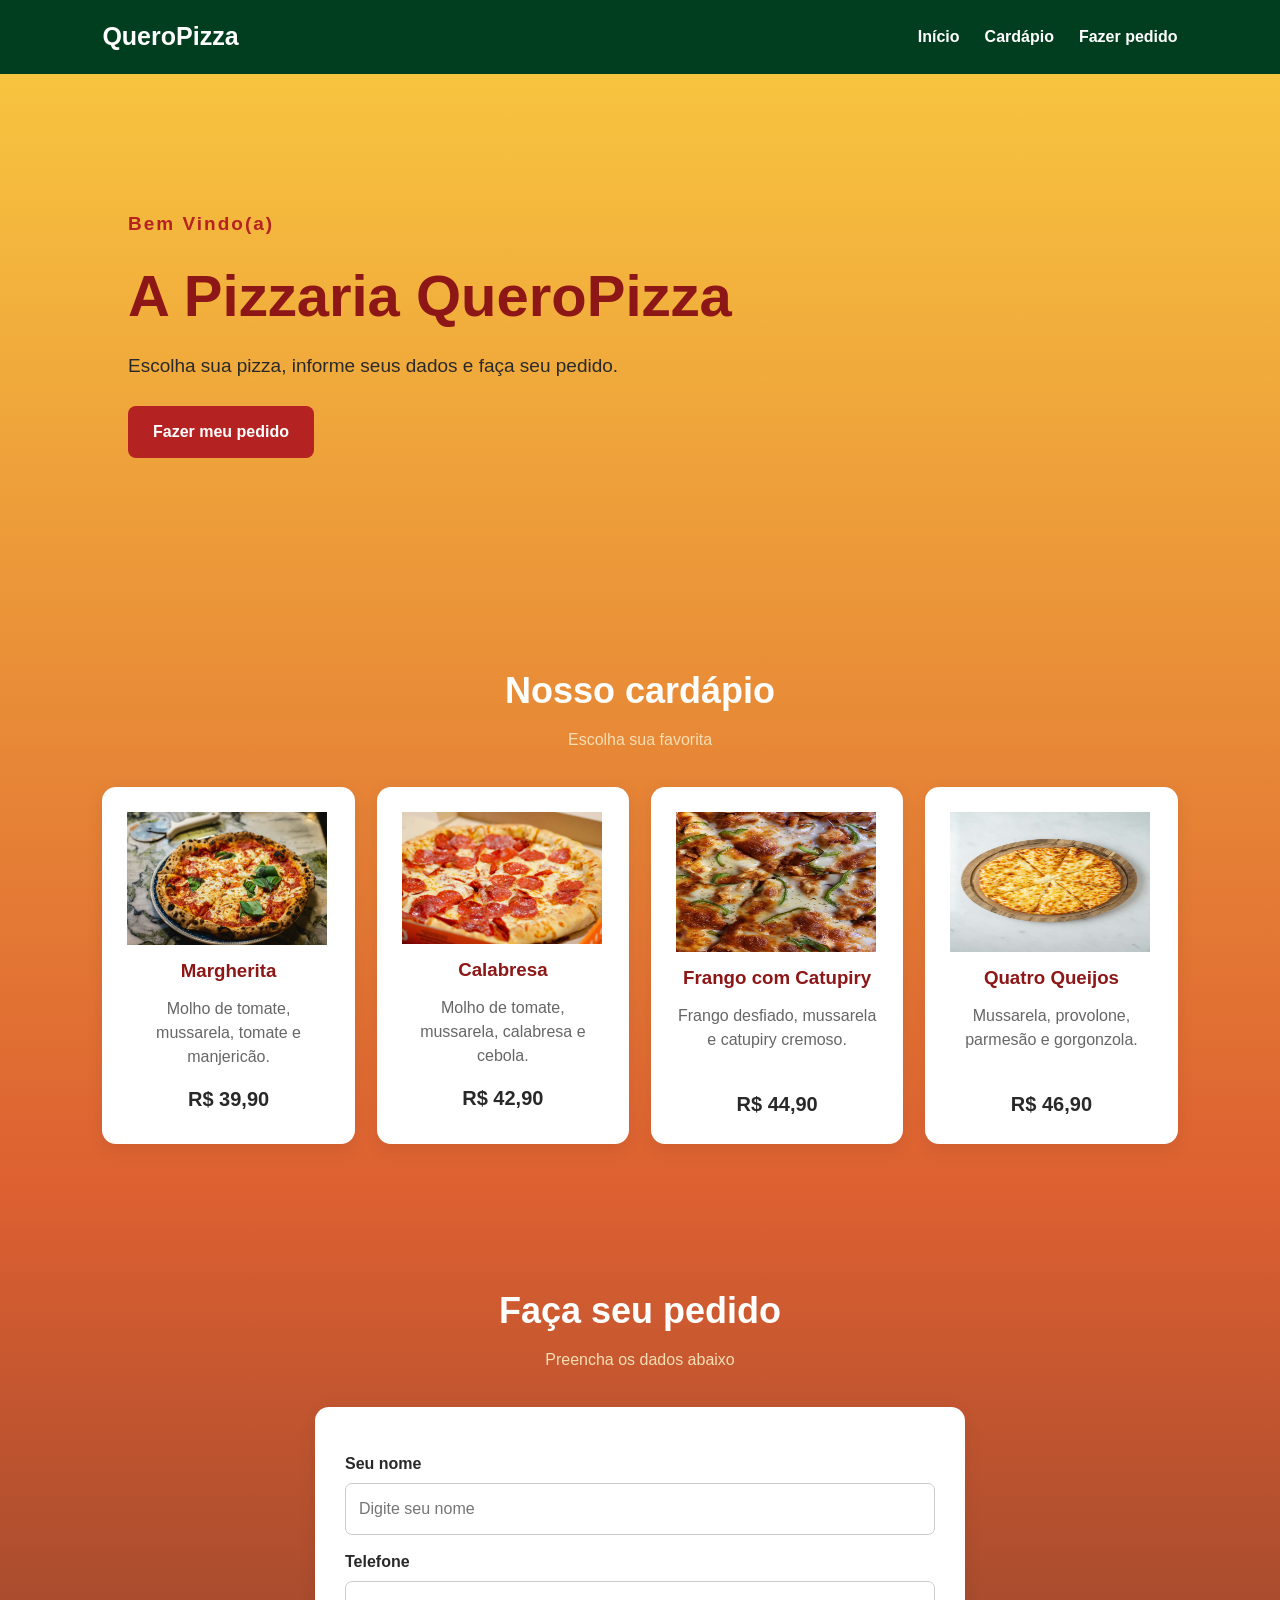
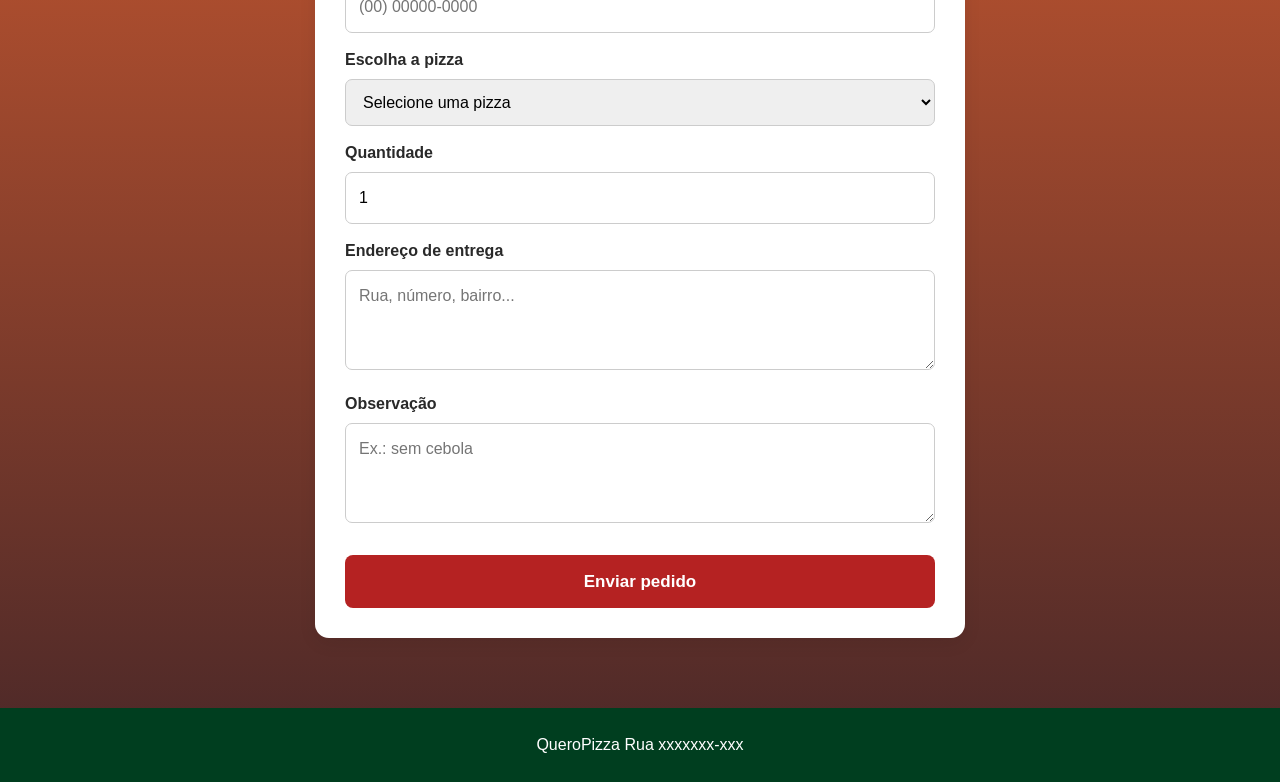
==== index.html @ d091df74 "Portal de tema livre QueroPizza Fase 1" ====
<!DOCTYPE html>
<html lang="pt-BR">
<head>
    <meta charset="UTF-8">
    <meta name="viewport" content="width=device-width, initial-scale=1.0">
    <title>Pizzaria Bella Massa</title>
    <link rel="stylesheet" href="css/style.css">
    <link rel="stylesheet" href="css/reset.css">
</head>
<body>

<header>
    <div class="logo">QueroPizza</div>
    <nav>
        <a href="#inicio">Início</a>
        <a href="#cardapio">Cardápio</a>
        <a href="#pedido">Fazer pedido</a>
    </nav>
</header>
<main>
    <section id="inicio" class="hero">
        <div>
            <p class="tag">Bem Vindo(a)</p>
            <h1>A Pizzaria QueroPizza</h1>
            <p>Escolha sua pizza, informe seus dados e faça seu pedido.</p>
            <a class="botao" href="#pedido">Fazer meu pedido</a>
        </div>
        <div class="pizza-grande"></div>
    </section>

    <section id="cardapio" class="secao">
        <h2>Nosso cardápio</h2>
        <p class="subtitulo">Escolha sua favorita</p>

        <div class="cards">
            <article class="card">
                <div class="pizza"><img src="./images/pizza_margherita.jpg" width="200" alt="pizza_margherita"><img src="" alt=""></div>
                <h3>Margherita</h3>
                <p>Molho de tomate, mussarela, tomate e manjericão.</p>
                <strong>R$ 39,90</strong>
            </article>

            <article class="card">
                <div class="pizza"><img src="./images/pizza_calabresa.jpg" width="200" alt="pizza-calabresa"></div>
                <h3>Calabresa</h3>
                <p>Molho de tomate, mussarela, calabresa e cebola.</p>
                <strong>R$ 42,90</strong>
            </article>

            <article class="card">
                <div class="pizza"><img src="./images/pizza_frango_catupiry.jpg" alt="pizza_frango_catupiry" width="200" height="140"></div>
                <h3>Frango com Catupiry</h3>
                <p>Frango desfiado, mussarela e catupiry cremoso.</p>
                <strong>R$ 44,90</strong>
            </article>

            <article class="card">
                <div class="pizza"><img src="./images/pizza_quatro_queijo.jpg" alt="pizza_quatro_queijo" width="200" height="140"></div>
                <h3>Quatro Queijos</h3>
                <p>Mussarela, provolone, parmesão e gorgonzola.</p>
                <strong>R$ 46,90</strong>
            </article>
        </div>
    </section>

    <section id="pedido" class="secao pedido">
        <h2>Faça seu pedido</h2>
        <p class="subtitulo">Preencha os dados abaixo</p>

        <form id="pedidoForm">
            <label for="nome">Seu nome</label>
            <input type="text" id="nome" placeholder="Digite seu nome" required>

            <label for="telefone">Telefone</label>
            <input type="tel" id="telefone" placeholder="(00) 00000-0000" required>

            <label for="pizzaEscolhida">Escolha a pizza</label>
            <select id="pizzaEscolhida" required>
                <option value="">Selecione uma pizza</option>
                <option value="Margherita - R$ 39,90">Margherita - R$ 39,90</option>
                <option value="Calabresa - R$ 42,90">Calabresa - R$ 42,90</option>
                <option value="Frango com Catupiry - R$ 44,90">Frango com Catupiry - R$ 44,90</option>
                <option value="Quatro Queijos - R$ 46,90">Quatro Queijos - R$ 46,90</option>
            </select>

            <label for="quantidade">Quantidade</label>
            <input type="number" id="quantidade" min="1" max="20" value="1" required>

            <label for="endereco">Endereço de entrega</label>
            <textarea id="endereco" rows="3" placeholder="Rua, número, bairro..." required></textarea>

            <label for="observacao">Observação</label>
            <textarea id="observacao" rows="3" placeholder="Ex.: sem cebola"></textarea>

            <button type="submit" class="botao enviar">Enviar pedido</button>
        </form>

        <div id="resultado" class="resultado"></div>
    </section>
</main>

<footer>
    <p>QueroPizza Rua xxxxxxx-xxx</p>
</footer>

</body>
</html>
---- css/style.css ----
:root{
--espresso: #482728ff;
--spicy-paprika: #dd6031ff;
--deep-forest: #003e1fff;
--golden-pollen: #f9cb40ff;
--vibrant-coral: #ff5757ff;
}
* {
    margin: 0;
    padding: 0;
    box-sizing: border-box;
    background-attachment: fixed;
}

html {
    scroll-behavior: smooth;
}

body {
    font-family: Arial, Helvetica, sans-serif;
    background: linear-gradient(to top ,#482728ff, #dd6031ff,#f9cb40ff);
    color: #292929;
}

header {
    background: #003e1fff;
    color: white;
    padding: 18px 8%;
    display: flex;
    justify-content: space-between;
    align-items: center;
    position: sticky;
    top: 0;
    z-index: 10;
}

.logo {
    font-size: 25px;
    font-weight: bold;
}

nav {
    display: flex;
    gap: 25px;
}

nav a {
    color: white;
    text-decoration: none;
    font-weight: bold;
}

nav a:hover {
    text-decoration: none;
    color: #f9cb40ff;
    background-color: white;
    border-radius: 20px;
}

.hero {
    min-height: 520px;
    padding: 70px 10%;
    display: flex;
    align-items: center;
    justify-content: space-between;
    background-color:none ;
}

.hero h1 {
    font-size: 58px;
    color: #8d1717;
    margin: 12px 0;
}

.hero p {
    font-size: 19px;
    line-height: 1.6;
    max-width: 550px;
}

.tag {
    color: #b52222;
    font-weight: bold;
    letter-spacing: 2px;
}

.pizza-grande {
    font-size: 190px;
    filter: drop-shadow(8px 10px 5px rgba(0,0,0,0.2));
}

.botao {
    display: inline-block;
    margin-top: 25px;
    padding: 14px 25px;
    border: none;
    border-radius: 8px;
    background: #b52222;
    color: white;
    text-decoration: none;
    font-weight: bold;
    cursor: pointer;
}

.botao:hover {
    background: #8d1717;
}

.secao {
    padding: 70px 8%;
    text-align: center;
}

.secao h2 {
    font-size: 36px;
    color: white;
}

.subtitulo {
    margin: 10px 0 35px;
    color: wheat;
}

.cards {
    display: grid;
    grid-template-columns: repeat(4, 1fr);
    gap: 22px;
    max-width: 1100px;
    margin: auto;
}

.card {
    background: white;
    padding: 25px;
    border-radius: 14px;
    box-shadow: 0 5px 18px rgba(0,0,0,0.08);
}

.card .pizza {
    font-size: 70px;
}

.card h3 {
    color: #8d1717;
    margin: 12px 0;
}

.card p {
    color: #666;
    line-height: 1.5;
    min-height: 70px;
}

.card strong {
    display: block;
    margin-top: 15px;
    font-size: 20px;
}

.pedido {
    background-image: linear-gradient(to top, #dd6031ff,#482728ff);
    background-attachment: fixed;
}

form {
    background: white;
    max-width: 650px;
    margin: auto;
    padding: 30px;
    border-radius: 14px;
    text-align: left;
    box-shadow: 0 5px 18px rgba(0,0,0,0.08);
}

label {
    display: block;
    margin: 15px 0 7px;
    font-weight: bold;
}

input,
select,
textarea {
    width: 100%;
    padding: 13px;
    border: 1px solid #ccc;
    border-radius: 7px;
    font-size: 16px;
    font-family: inherit;
}

textarea {
    resize: vertical;
}

.enviar {
    width: 100%;
    font-size: 17px;
}

.resultado {
    max-width: 650px;
    margin: 20px auto 0;
    padding: 20px;
    background: #e8f7e8;
    border-radius: 10px;
    display: none;
}

.resultado:not(:empty) {
    display: block;
}

footer {
    background: #003e1fff;
    color: white;
    padding: 25px;
    text-align: center;
}

@media (max-width: 850px) {
    header {
        flex-direction: column;
        gap: 15px;
    }

    .hero {
        text-align: center;
        flex-direction: column;
        gap: 30px;
    }

    .hero h1 {
        font-size: 42px;
    }

    .pizza-grande {
        font-size: 120px;
    }

    .cards {
        grid-template-columns: repeat(2, 1fr);
    }
}

@media (max-width: 550px) {
    .cards {
        grid-template-columns: 1fr;
    }

    nav {
        gap: 12px;
        font-size: 14px;
    }

    .hero {
        padding: 50px 6%;
    }

    .secao {
        padding: 50px 6%;
    }
}
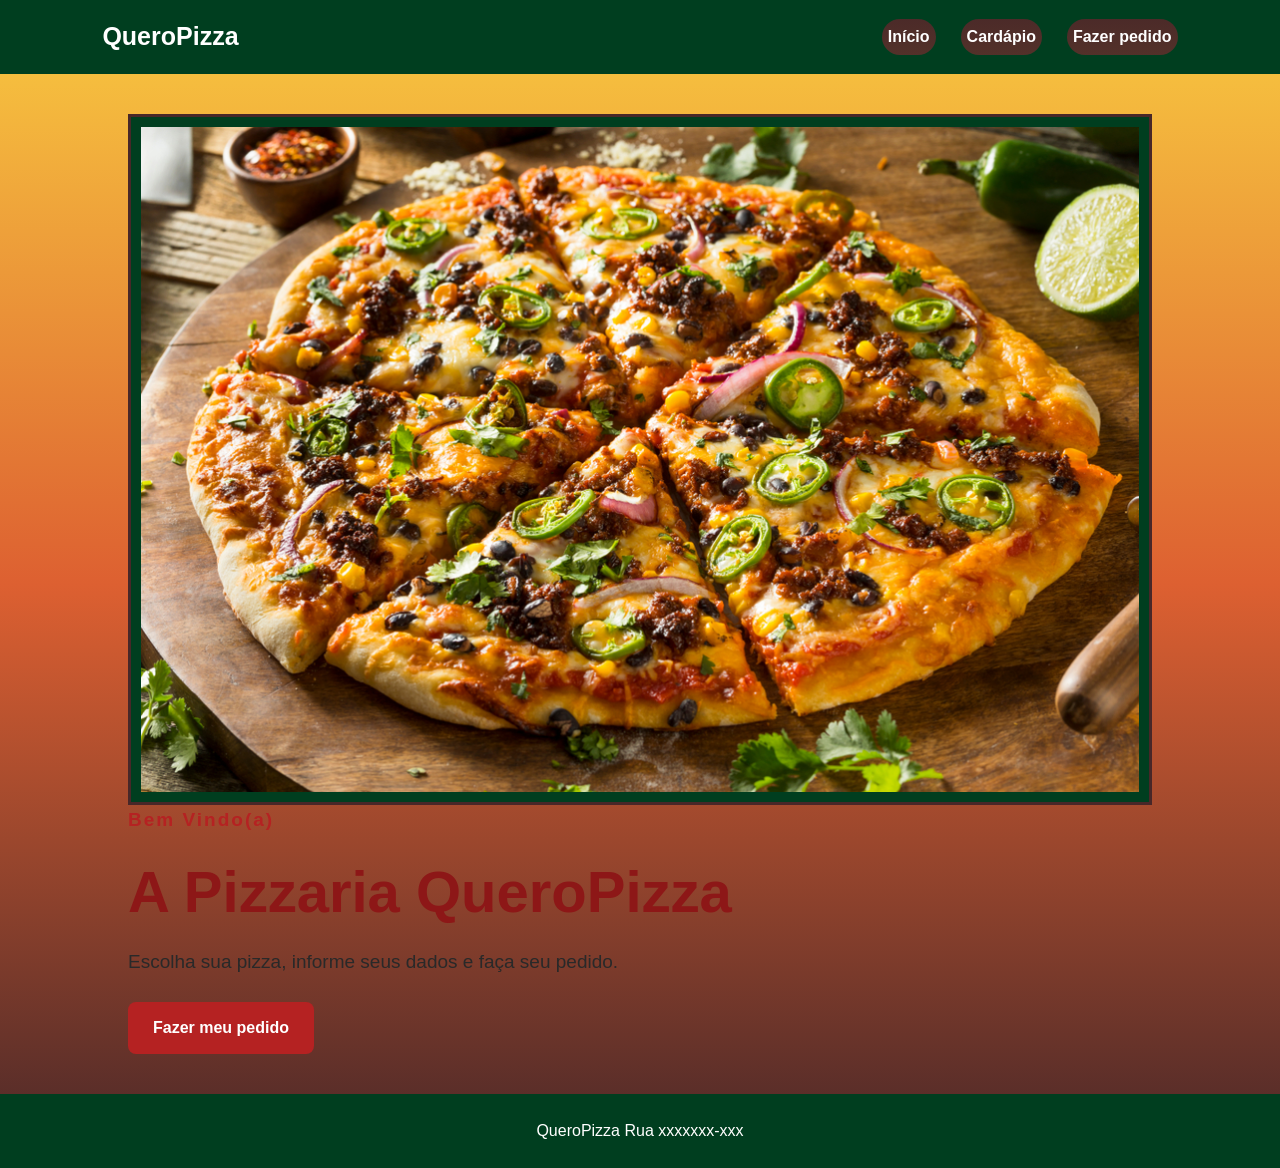
==== commit d188538f: "alterações refeitas" ====
--- a/index.html
+++ b/index.html
@@ -13,89 +13,19 @@
     <div class="logo">QueroPizza</div>
     <nav>
         <a href="#inicio">Início</a>
-        <a href="#cardapio">Cardápio</a>
-        <a href="#pedido">Fazer pedido</a>
+        <a href="cardapio.html">Cardápio</a>
+        <a href="pedido.html">Fazer pedido</a>
     </nav>
 </header>
 <main>
     <section id="inicio" class="hero">
         <div>
+          <img class="imagem-principal"src="./images/pizza-mexicana.jpg" alt="">
             <p class="tag">Bem Vindo(a)</p>
             <h1>A Pizzaria QueroPizza</h1>
             <p>Escolha sua pizza, informe seus dados e faça seu pedido.</p>
-            <a class="botao" href="#pedido">Fazer meu pedido</a>
+            <a class="botao" href="cardapio.html">Fazer meu pedido</a>
         </div>
-        <div class="pizza-grande"></div>
-    </section>
-
-    <section id="cardapio" class="secao">
-        <h2>Nosso cardápio</h2>
-        <p class="subtitulo">Escolha sua favorita</p>
-
-        <div class="cards">
-            <article class="card">
-                <div class="pizza"><img src="./images/pizza_margherita.jpg" width="200" alt="pizza_margherita"><img src="" alt=""></div>
-                <h3>Margherita</h3>
-                <p>Molho de tomate, mussarela, tomate e manjericão.</p>
-                <strong>R$ 39,90</strong>
-            </article>
-
-            <article class="card">
-                <div class="pizza"><img src="./images/pizza_calabresa.jpg" width="200" alt="pizza-calabresa"></div>
-                <h3>Calabresa</h3>
-                <p>Molho de tomate, mussarela, calabresa e cebola.</p>
-                <strong>R$ 42,90</strong>
-            </article>
-
-            <article class="card">
-                <div class="pizza"><img src="./images/pizza_frango_catupiry.jpg" alt="pizza_frango_catupiry" width="200" height="140"></div>
-                <h3>Frango com Catupiry</h3>
-                <p>Frango desfiado, mussarela e catupiry cremoso.</p>
-                <strong>R$ 44,90</strong>
-            </article>
-
-            <article class="card">
-                <div class="pizza"><img src="./images/pizza_quatro_queijo.jpg" alt="pizza_quatro_queijo" width="200" height="140"></div>
-                <h3>Quatro Queijos</h3>
-                <p>Mussarela, provolone, parmesão e gorgonzola.</p>
-                <strong>R$ 46,90</strong>
-            </article>
-        </div>
-    </section>
-
-    <section id="pedido" class="secao pedido">
-        <h2>Faça seu pedido</h2>
-        <p class="subtitulo">Preencha os dados abaixo</p>
-
-        <form id="pedidoForm">
-            <label for="nome">Seu nome</label>
-            <input type="text" id="nome" placeholder="Digite seu nome" required>
-
-            <label for="telefone">Telefone</label>
-            <input type="tel" id="telefone" placeholder="(00) 00000-0000" required>
-
-            <label for="pizzaEscolhida">Escolha a pizza</label>
-            <select id="pizzaEscolhida" required>
-                <option value="">Selecione uma pizza</option>
-                <option value="Margherita - R$ 39,90">Margherita - R$ 39,90</option>
-                <option value="Calabresa - R$ 42,90">Calabresa - R$ 42,90</option>
-                <option value="Frango com Catupiry - R$ 44,90">Frango com Catupiry - R$ 44,90</option>
-                <option value="Quatro Queijos - R$ 46,90">Quatro Queijos - R$ 46,90</option>
-            </select>
-
-            <label for="quantidade">Quantidade</label>
-            <input type="number" id="quantidade" min="1" max="20" value="1" required>
-
-            <label for="endereco">Endereço de entrega</label>
-            <textarea id="endereco" rows="3" placeholder="Rua, número, bairro..." required></textarea>
-
-            <label for="observacao">Observação</label>
-            <textarea id="observacao" rows="3" placeholder="Ex.: sem cebola"></textarea>
-
-            <button type="submit" class="botao enviar">Enviar pedido</button>
-        </form>
-
-        <div id="resultado" class="resultado"></div>
     </section>
 </main>
 
@@ -103,5 +33,10 @@
     <p>QueroPizza Rua xxxxxxx-xxx</p>
 </footer>
 
+<script>
+    function pedirPizza(nomePizza) {
+        window.location.href = "pedido.html?pizza=" + encodeURIComponent(nomePizza);
+    }
+</script>
 </body>
 </html>
--- a/css/style.css
+++ b/css/style.css
@@ -34,6 +34,12 @@
     z-index: 10;
 }
 
+.imagem-principal{
+  background-color: var(--deep-forest);
+  padding: 10px;
+  border: 3px solid var(--espresso);
+}
+
 .logo {
     font-size: 25px;
     font-weight: bold;
@@ -46,6 +52,9 @@
 
 nav a {
     color: white;
+    background-image: linear-gradient(to bottom , var(--espresso),var(--golden-pollen));
+    border-radius: 20px;
+    padding: 6px;
     text-decoration: none;
     font-weight: bold;
 }
@@ -58,8 +67,8 @@
 }
 
 .hero {
-    min-height: 520px;
-    padding: 70px 10%;
+    min-height: 420px;
+    padding: 40px 10%;
     display: flex;
     align-items: center;
     justify-content: space-between;
@@ -104,6 +113,7 @@
 
 .botao:hover {
     background: #8d1717;
+    color: var(--golden-pollen);
 }
 
 .secao {
@@ -261,3 +271,61 @@
         padding: 50px 6%;
     }
 }
+
+/* CARTAO DE PEDIR A PIZZA*/
+
+.card-pizza {
+  width: 100%;
+  max-width: 360px;
+  margin: 20px auto;
+  padding: 20px;
+  background-color: #fff;
+  border: 2px solid #222;
+  border-radius: 24px;
+  box-shadow: 0 4px 12px rgba(0, 0, 0, 0.1);
+  display: flex;
+  flex-direction: column;
+  gap: 20px;
+  box-sizing: border-box;
+}
+
+.card-pizza__imagem {
+  width: 100%;
+  aspect-ratio: 1 / 1;
+  border: 2px solid #222;
+  border-radius: 20px;
+  overflow: hidden;
+  background-color: #f5f5f5;
+}
+
+.card-pizza__imagem img {
+  width: 100%;
+  height: 100%;
+  object-fit: cover;
+  display: block;
+}
+
+.card-pizza__botao {
+  width: 100%;
+  padding: 16px;
+  font-size: 1.2rem;
+  font-weight: bold;
+  text-transform: uppercase;
+  letter-spacing: 1px;
+  color: #fff;
+  background-color: #e63946;
+  border: none;
+  border-radius: 16px;
+  cursor: pointer;
+  transition: background-color 0.2s, transform 0.1s;
+}
+
+.card-pizza__botao:hover {
+  background-color: #c1121f;
+  color: var(--golden-pollen);
+}
+
+.card-pizza__botao:active {
+  transform: scale(0.98);
+}
+
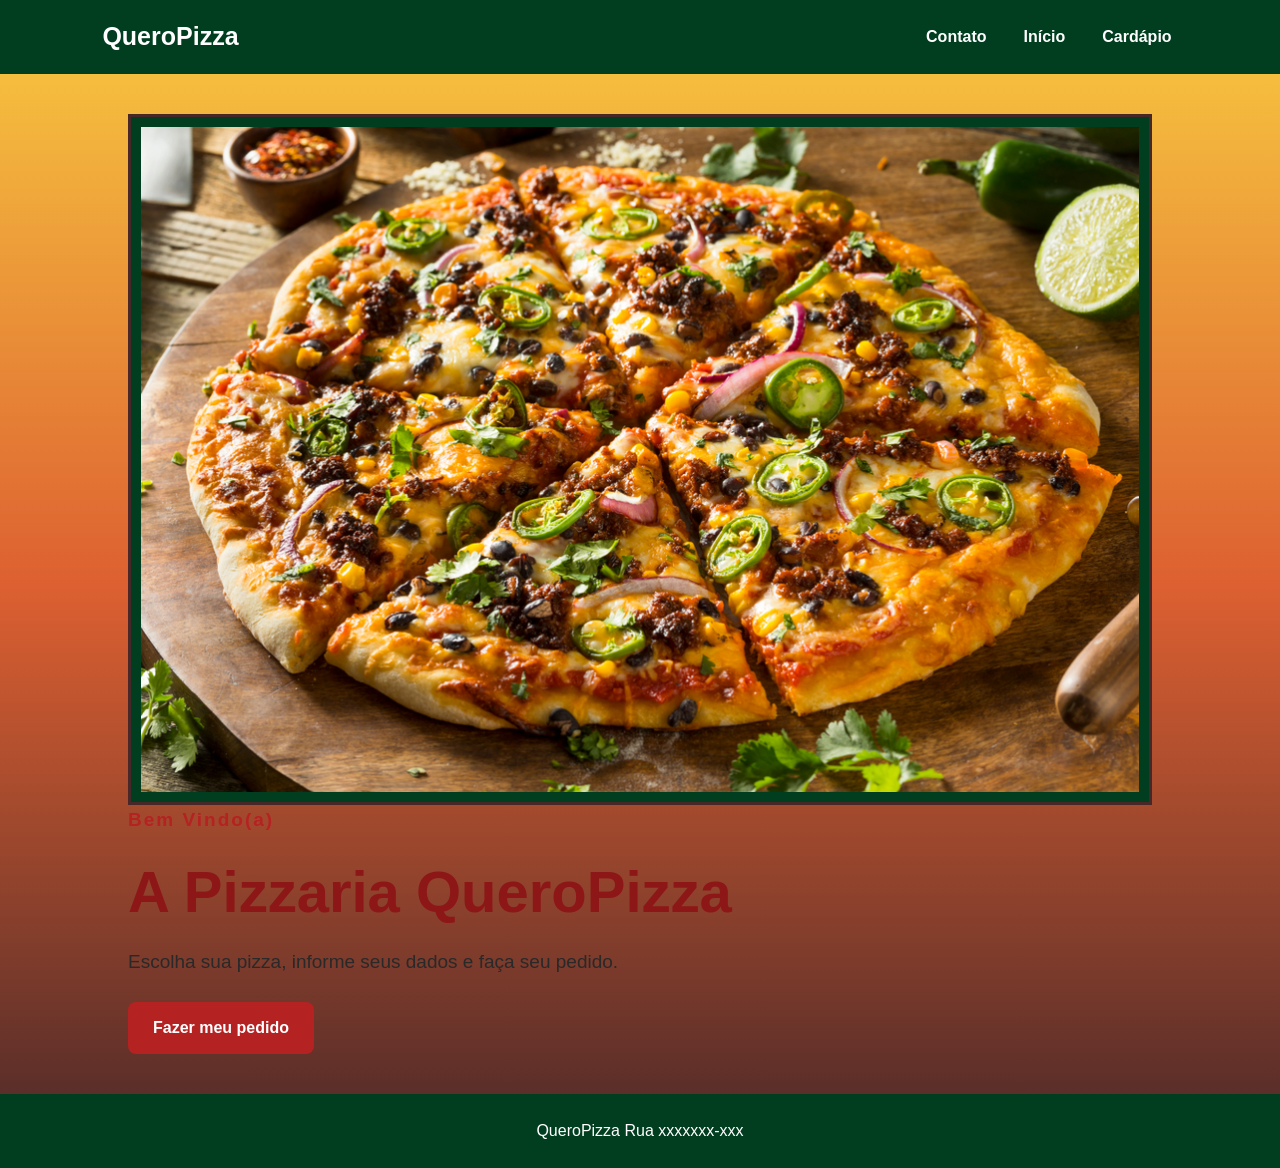
==== commit 45cfa0dd: "adicionado formulário e imagens de sabores de pizzas .. ainda modificando o projeto" ====
--- a/index.html
+++ b/index.html
@@ -11,10 +11,10 @@
 
 <header>
     <div class="logo">QueroPizza</div>
-    <nav>
-        <a href="#inicio">Início</a>
+    <nav class="site-nav" aria-label="Menu Principal">
+        <a href="contato.html">Contato</a>
+        <a href="index.html" aria-current="page">Início</a>
         <a href="cardapio.html">Cardápio</a>
-        <a href="pedido.html">Fazer pedido</a>
     </nav>
 </header>
 <main>
--- a/css/style.css
+++ b/css/style.css
@@ -31,7 +31,8 @@
     align-items: center;
     position: sticky;
     top: 0;
-    z-index: 10;
+    z-index: 1000;
+
 }
 
 .imagem-principal{
@@ -52,7 +53,6 @@
 
 nav a {
     color: white;
-    background-image: linear-gradient(to bottom , var(--espresso),var(--golden-pollen));
     border-radius: 20px;
     padding: 6px;
     text-decoration: none;
@@ -166,7 +166,23 @@
     margin-top: 15px;
     font-size: 20px;
 }
-
+.card-pizza__botao{
+  background-color: var(--vibrant-coral);
+  border-radius: 20px;
+  font-size: 20px;
+  padding: 12px;
+  font-family: 'Lucida Sans', 'Lucida Sans Regular', 'Lucida Grande', 'Lucida Sans Unicode', Geneva, Verdana, sans-serif;
+}
+
+
+.card-pizza__botao:hover{
+  background-color: var(--vibrant-coral);
+  color: var(--golden-pollen);
+  border-radius: 20px;
+  padding: 12px;
+  font-size: 20px;
+  font-family: 'Lucida Sans', 'Lucida Sans Regular', 'Lucida Grande', 'Lucida Sans Unicode', Geneva, Verdana, sans-serif;
+}
 .pedido {
     background-image: linear-gradient(to top, #dd6031ff,#482728ff);
     background-attachment: fixed;
@@ -272,60 +288,3 @@
     }
 }
 
-/* CARTAO DE PEDIR A PIZZA*/
-
-.card-pizza {
-  width: 100%;
-  max-width: 360px;
-  margin: 20px auto;
-  padding: 20px;
-  background-color: #fff;
-  border: 2px solid #222;
-  border-radius: 24px;
-  box-shadow: 0 4px 12px rgba(0, 0, 0, 0.1);
-  display: flex;
-  flex-direction: column;
-  gap: 20px;
-  box-sizing: border-box;
-}
-
-.card-pizza__imagem {
-  width: 100%;
-  aspect-ratio: 1 / 1;
-  border: 2px solid #222;
-  border-radius: 20px;
-  overflow: hidden;
-  background-color: #f5f5f5;
-}
-
-.card-pizza__imagem img {
-  width: 100%;
-  height: 100%;
-  object-fit: cover;
-  display: block;
-}
-
-.card-pizza__botao {
-  width: 100%;
-  padding: 16px;
-  font-size: 1.2rem;
-  font-weight: bold;
-  text-transform: uppercase;
-  letter-spacing: 1px;
-  color: #fff;
-  background-color: #e63946;
-  border: none;
-  border-radius: 16px;
-  cursor: pointer;
-  transition: background-color 0.2s, transform 0.1s;
-}
-
-.card-pizza__botao:hover {
-  background-color: #c1121f;
-  color: var(--golden-pollen);
-}
-
-.card-pizza__botao:active {
-  transform: scale(0.98);
-}
-
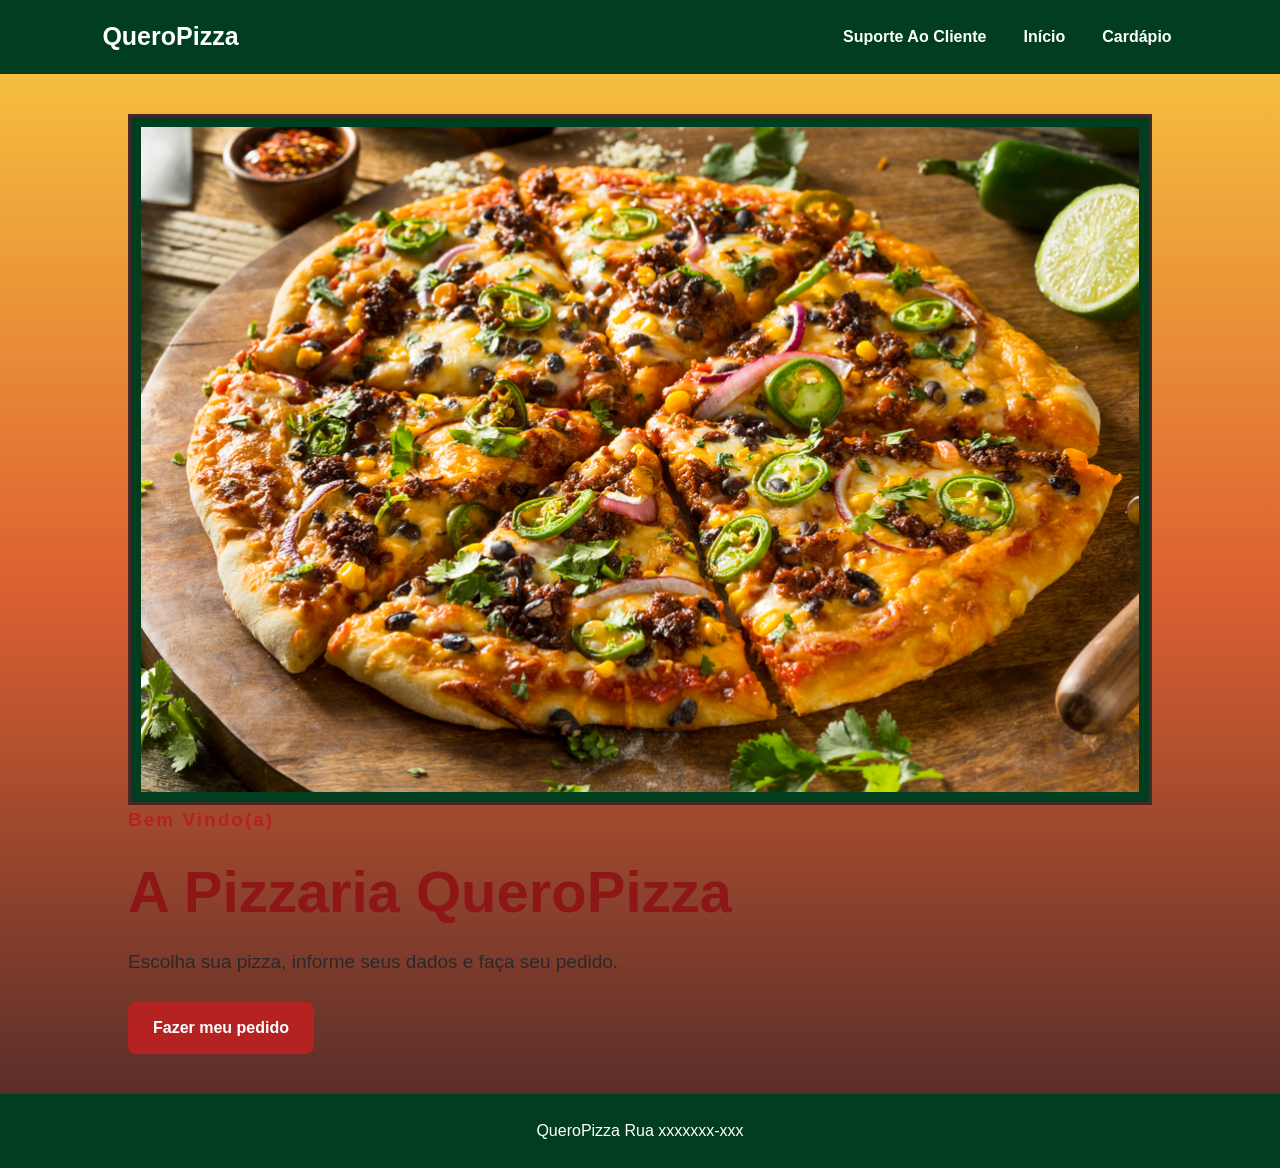
==== commit a1474cc5: "finalizado projeto pizza com versão 2 + javascript" ====
--- a/index.html
+++ b/index.html
@@ -12,8 +12,8 @@
 <header>
     <div class="logo">QueroPizza</div>
     <nav class="site-nav" aria-label="Menu Principal">
-        <a href="contato.html">Contato</a>
-        <a href="index.html" aria-current="page">Início</a>
+        <a href="contato.html">Suporte Ao Cliente</a>
+        <a href="index.html">Início</a>
         <a href="cardapio.html">Cardápio</a>
     </nav>
 </header>
--- a/css/style.css
+++ b/css/style.css
@@ -131,6 +131,12 @@
     color: wheat;
 }
 
+.cadastro{
+  background-color: var(--deep-forest);
+  color: #fff;
+  border-radius: 12px;
+}
+
 .cards {
     display: grid;
     grid-template-columns: repeat(4, 1fr);
@@ -186,6 +192,17 @@
 .pedido {
     background-image: linear-gradient(to top, #dd6031ff,#482728ff);
     background-attachment: fixed;
+}
+.total{
+  background-color: var(--deep-forest);
+  text-align: center;
+  color: white;
+}
+.mensagem-consulta{
+  background-color: var(--espresso);
+  color: #fff;
+  text-align: center;
+
 }
 
 form {
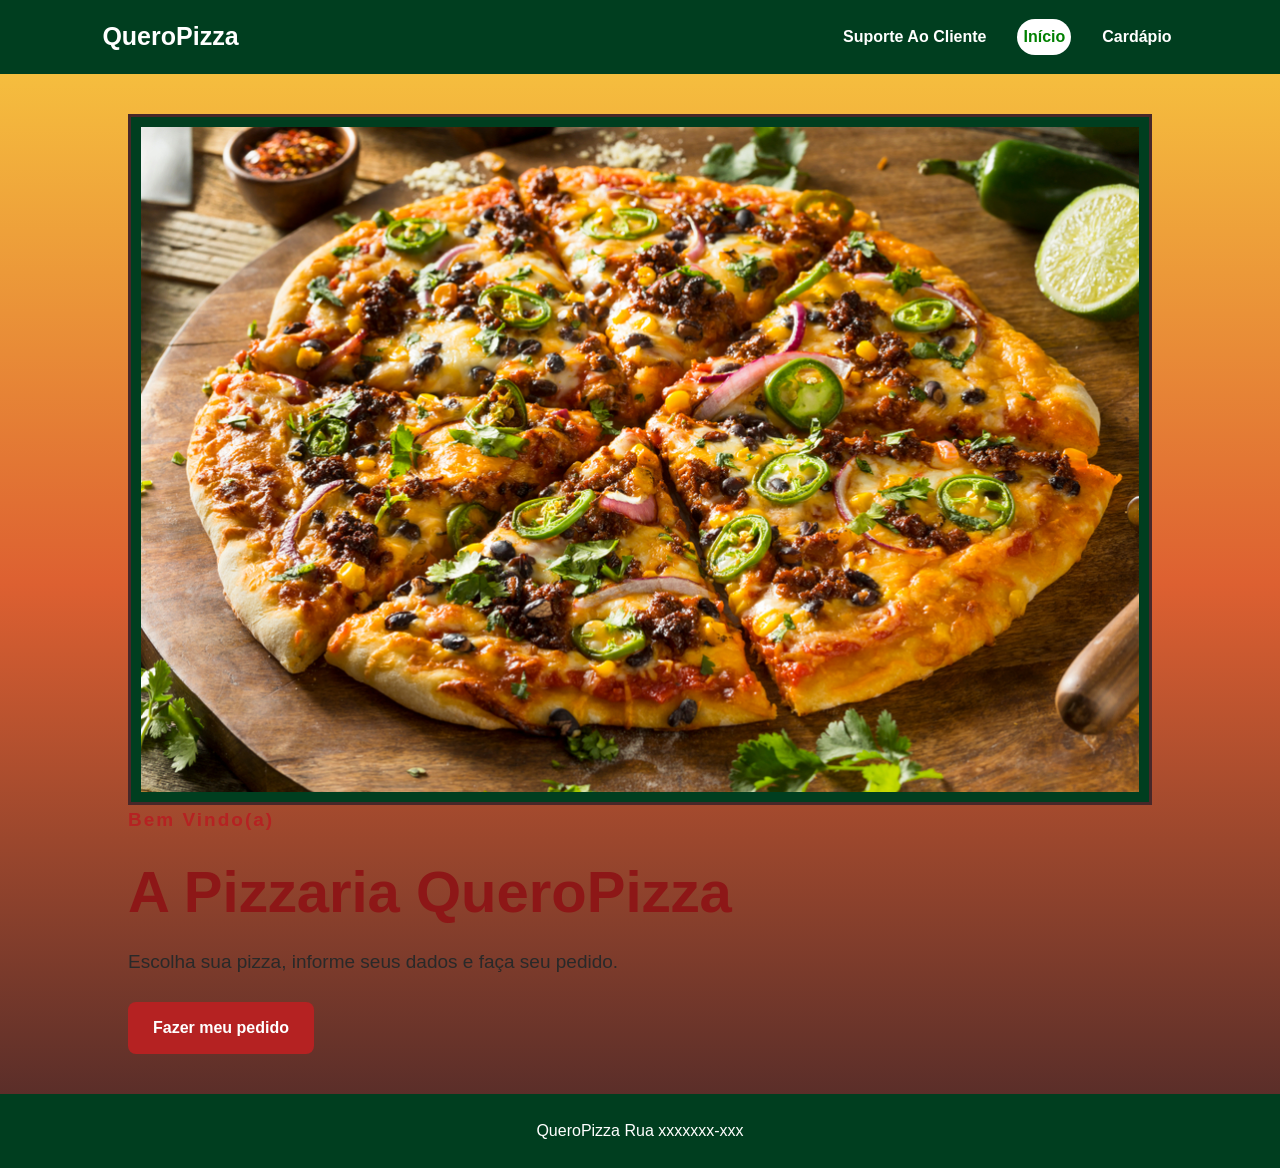
==== commit b2f803fe: "adicionado indicando em que página está" ====
--- a/index.html
+++ b/index.html
@@ -13,7 +13,7 @@
     <div class="logo">QueroPizza</div>
     <nav class="site-nav" aria-label="Menu Principal">
         <a href="contato.html">Suporte Ao Cliente</a>
-        <a href="index.html">Início</a>
+        <a href="index.html" aria-current="page">Início</a>
         <a href="cardapio.html">Cardápio</a>
     </nav>
 </header>
--- a/css/style.css
+++ b/css/style.css
@@ -35,6 +35,10 @@
 
 }
 
+.site-nav a[aria-current="page"]{
+  background-color: white;
+  color: green;
+}
 .imagem-principal{
   background-color: var(--deep-forest);
   padding: 10px;
